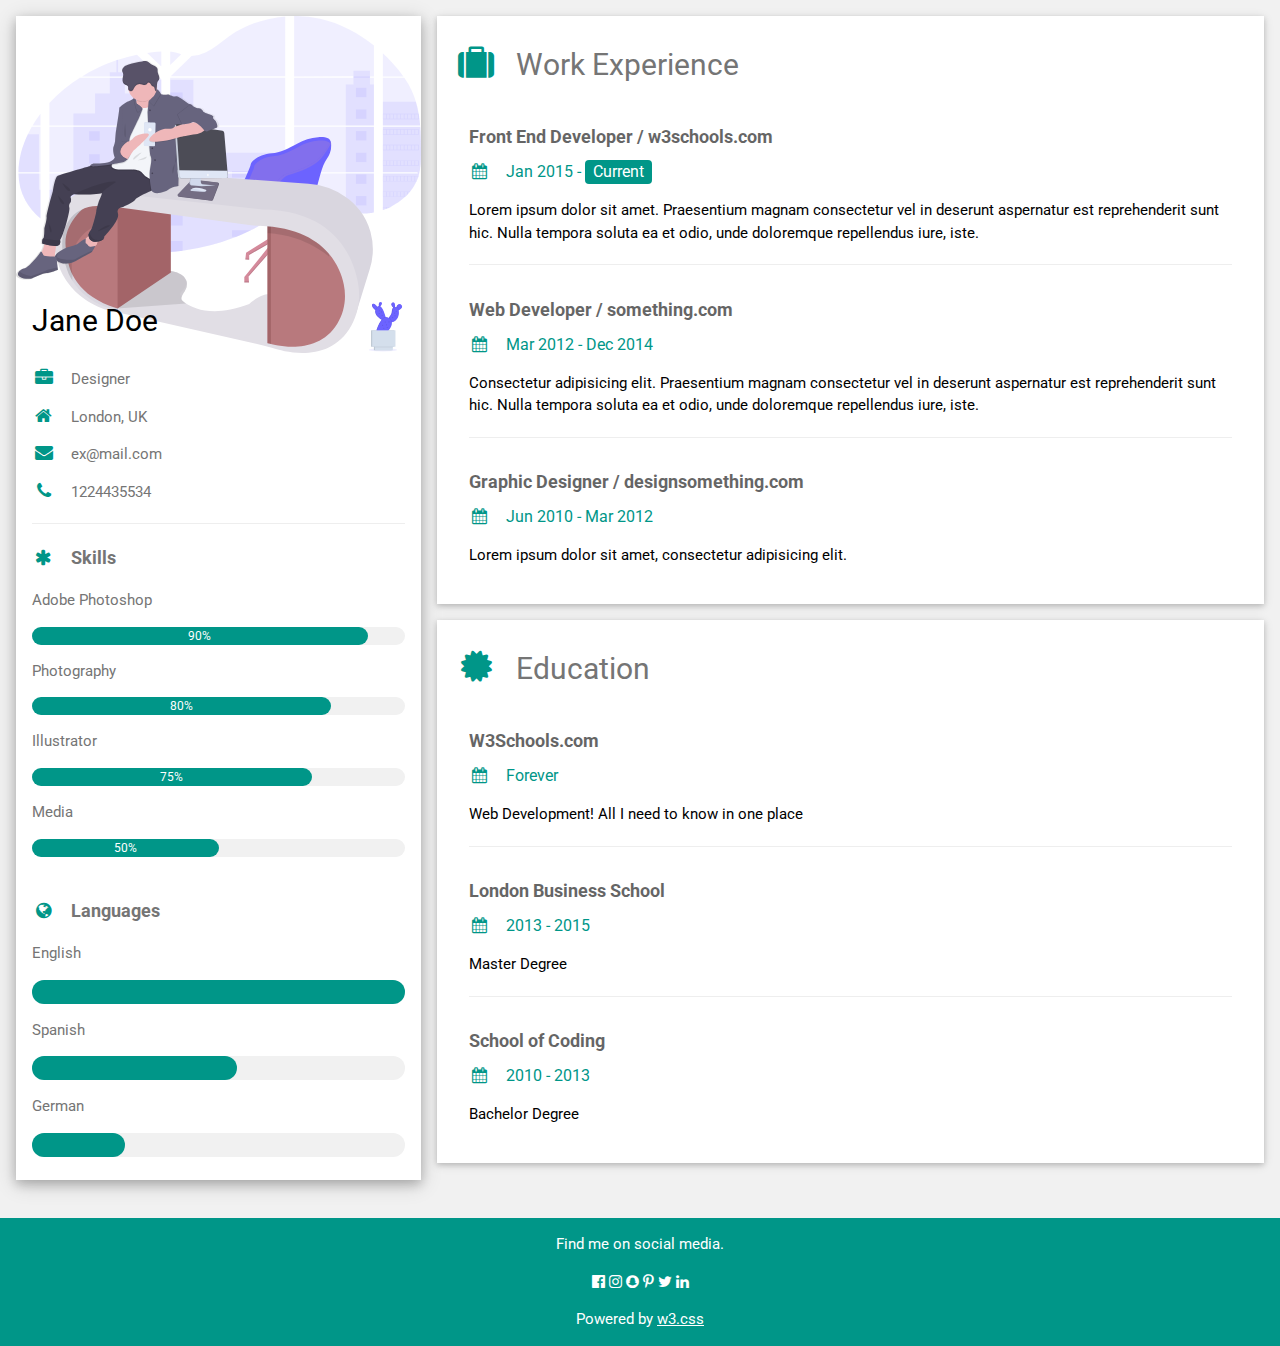
==== assets/partials/cvResume.html @ 7c1e3eaa "fix label h1 to left" ====
<!DOCTYPE html>
<html>

<head>
    <title>My CV Resume</title>
    <meta charset="UTF-8">
    <meta name="viewport" content="width=device-width, initial-scale=1">
    <link rel="stylesheet" href="https://www.w3schools.com/w3css/4/w3.css">
    <link rel='stylesheet' href='https://fonts.googleapis.com/css?family=Roboto'>
    <link rel="stylesheet" href="https://cdnjs.cloudflare.com/ajax/libs/font-awesome/4.7.0/css/font-awesome.min.css">
    <style>
        html,
        body,
        h1,
        h2,
        h3,
        h4,
        h5,
        h6 {
            font-family: "Roboto", sans-serif
        }
    </style>
</head>

<body class="w3-light-grey">

    <!-- Page Container -->
    <div class="w3-content w3-margin-top" style="max-width:1400px;">

        <!-- The Grid -->
        <div class="w3-row-padding">

            <!-- Left Column -->
            <div class="w3-third">

                <div class="w3-white w3-text-grey w3-card-4">
                    <div class="w3-display-container">
                        <img src="/assets/images/manOnTable.svg" style="width:100%" alt="Avatar">
                        <div class="w3-display-bottomleft w3-container w3-text-black">
                            <h2>Jane Doe</h2>
                        </div>
                    </div>
                    <div class="w3-container">
                        <p><i class="fa fa-briefcase fa-fw w3-margin-right w3-large w3-text-teal"></i>Designer</p>
                        <p><i class="fa fa-home fa-fw w3-margin-right w3-large w3-text-teal"></i>London, UK</p>
                        <p><i class="fa fa-envelope fa-fw w3-margin-right w3-large w3-text-teal"></i>ex@mail.com</p>
                        <p><i class="fa fa-phone fa-fw w3-margin-right w3-large w3-text-teal"></i>1224435534</p>
                        <hr>

                        <p class="w3-large"><b><i
                                    class="fa fa-asterisk fa-fw w3-margin-right w3-text-teal"></i>Skills</b></p>
                        <p>Adobe Photoshop</p>
                        <div class="w3-light-grey w3-round-xlarge w3-small">
                            <div class="w3-container w3-center w3-round-xlarge w3-teal" style="width:90%">90%</div>
                        </div>
                        <p>Photography</p>
                        <div class="w3-light-grey w3-round-xlarge w3-small">
                            <div class="w3-container w3-center w3-round-xlarge w3-teal" style="width:80%">
                                <div class="w3-center w3-text-white">80%</div>
                            </div>
                        </div>
                        <p>Illustrator</p>
                        <div class="w3-light-grey w3-round-xlarge w3-small">
                            <div class="w3-container w3-center w3-round-xlarge w3-teal" style="width:75%">75%</div>
                        </div>
                        <p>Media</p>
                        <div class="w3-light-grey w3-round-xlarge w3-small">
                            <div class="w3-container w3-center w3-round-xlarge w3-teal" style="width:50%">50%</div>
                        </div>
                        <br>

                        <p class="w3-large w3-text-theme"><b><i
                                    class="fa fa-globe fa-fw w3-margin-right w3-text-teal"></i>Languages</b></p>
                        <p>English</p>
                        <div class="w3-light-grey w3-round-xlarge">
                            <div class="w3-round-xlarge w3-teal" style="height:24px;width:100%"></div>
                        </div>
                        <p>Spanish</p>
                        <div class="w3-light-grey w3-round-xlarge">
                            <div class="w3-round-xlarge w3-teal" style="height:24px;width:55%"></div>
                        </div>
                        <p>German</p>
                        <div class="w3-light-grey w3-round-xlarge">
                            <div class="w3-round-xlarge w3-teal" style="height:24px;width:25%"></div>
                        </div>
                        <br>
                    </div>
                </div><br>

                <!-- End Left Column -->
            </div>

            <!-- Right Column -->
            <div class="w3-twothird">

                <div class="w3-container w3-card w3-white w3-margin-bottom">
                    <h2 class="w3-text-grey w3-padding-16"><i
                            class="fa fa-suitcase fa-fw w3-margin-right w3-xxlarge w3-text-teal"></i>Work Experience
                    </h2>
                    <div class="w3-container">
                        <h5 class="w3-opacity"><b>Front End Developer / w3schools.com</b></h5>
                        <h6 class="w3-text-teal"><i class="fa fa-calendar fa-fw w3-margin-right"></i>Jan 2015 - <span
                                class="w3-tag w3-teal w3-round">Current</span></h6>
                        <p>Lorem ipsum dolor sit amet. Praesentium magnam consectetur vel in deserunt aspernatur est
                            reprehenderit sunt hic. Nulla tempora soluta ea et odio, unde doloremque repellendus iure,
                            iste.</p>
                        <hr>
                    </div>
                    <div class="w3-container">
                        <h5 class="w3-opacity"><b>Web Developer / something.com</b></h5>
                        <h6 class="w3-text-teal"><i class="fa fa-calendar fa-fw w3-margin-right"></i>Mar 2012 - Dec 2014
                        </h6>
                        <p>Consectetur adipisicing elit. Praesentium magnam consectetur vel in deserunt aspernatur est
                            reprehenderit sunt hic. Nulla tempora soluta ea et odio, unde doloremque repellendus iure,
                            iste.</p>
                        <hr>
                    </div>
                    <div class="w3-container">
                        <h5 class="w3-opacity"><b>Graphic Designer / designsomething.com</b></h5>
                        <h6 class="w3-text-teal"><i class="fa fa-calendar fa-fw w3-margin-right"></i>Jun 2010 - Mar 2012
                        </h6>
                        <p>Lorem ipsum dolor sit amet, consectetur adipisicing elit. </p><br>
                    </div>
                </div>

                <div class="w3-container w3-card w3-white">
                    <h2 class="w3-text-grey w3-padding-16"><i
                            class="fa fa-certificate fa-fw w3-margin-right w3-xxlarge w3-text-teal"></i>Education</h2>
                    <div class="w3-container">
                        <h5 class="w3-opacity"><b>W3Schools.com</b></h5>
                        <h6 class="w3-text-teal"><i class="fa fa-calendar fa-fw w3-margin-right"></i>Forever</h6>
                        <p>Web Development! All I need to know in one place</p>
                        <hr>
                    </div>
                    <div class="w3-container">
                        <h5 class="w3-opacity"><b>London Business School</b></h5>
                        <h6 class="w3-text-teal"><i class="fa fa-calendar fa-fw w3-margin-right"></i>2013 - 2015</h6>
                        <p>Master Degree</p>
                        <hr>
                    </div>
                    <div class="w3-container">
                        <h5 class="w3-opacity"><b>School of Coding</b></h5>
                        <h6 class="w3-text-teal"><i class="fa fa-calendar fa-fw w3-margin-right"></i>2010 - 2013</h6>
                        <p>Bachelor Degree</p><br>
                    </div>
                </div>

                <!-- End Right Column -->
            </div>

            <!-- End Grid -->
        </div>

        <!-- End Page Container -->
    </div>

    <footer class="w3-container w3-teal w3-center w3-margin-top">
        <p>Find me on social media.</p>
        <i class="fa fa-facebook-official w3-hover-opacity"></i>
        <i class="fa fa-instagram w3-hover-opacity"></i>
        <i class="fa fa-snapchat w3-hover-opacity"></i>
        <i class="fa fa-pinterest-p w3-hover-opacity"></i>
        <i class="fa fa-twitter w3-hover-opacity"></i>
        <i class="fa fa-linkedin w3-hover-opacity"></i>
        <p>Powered by <a href="https://www.w3schools.com/w3css/default.asp" target="_blank">w3.css</a></p>
    </footer>

</body>

</html>
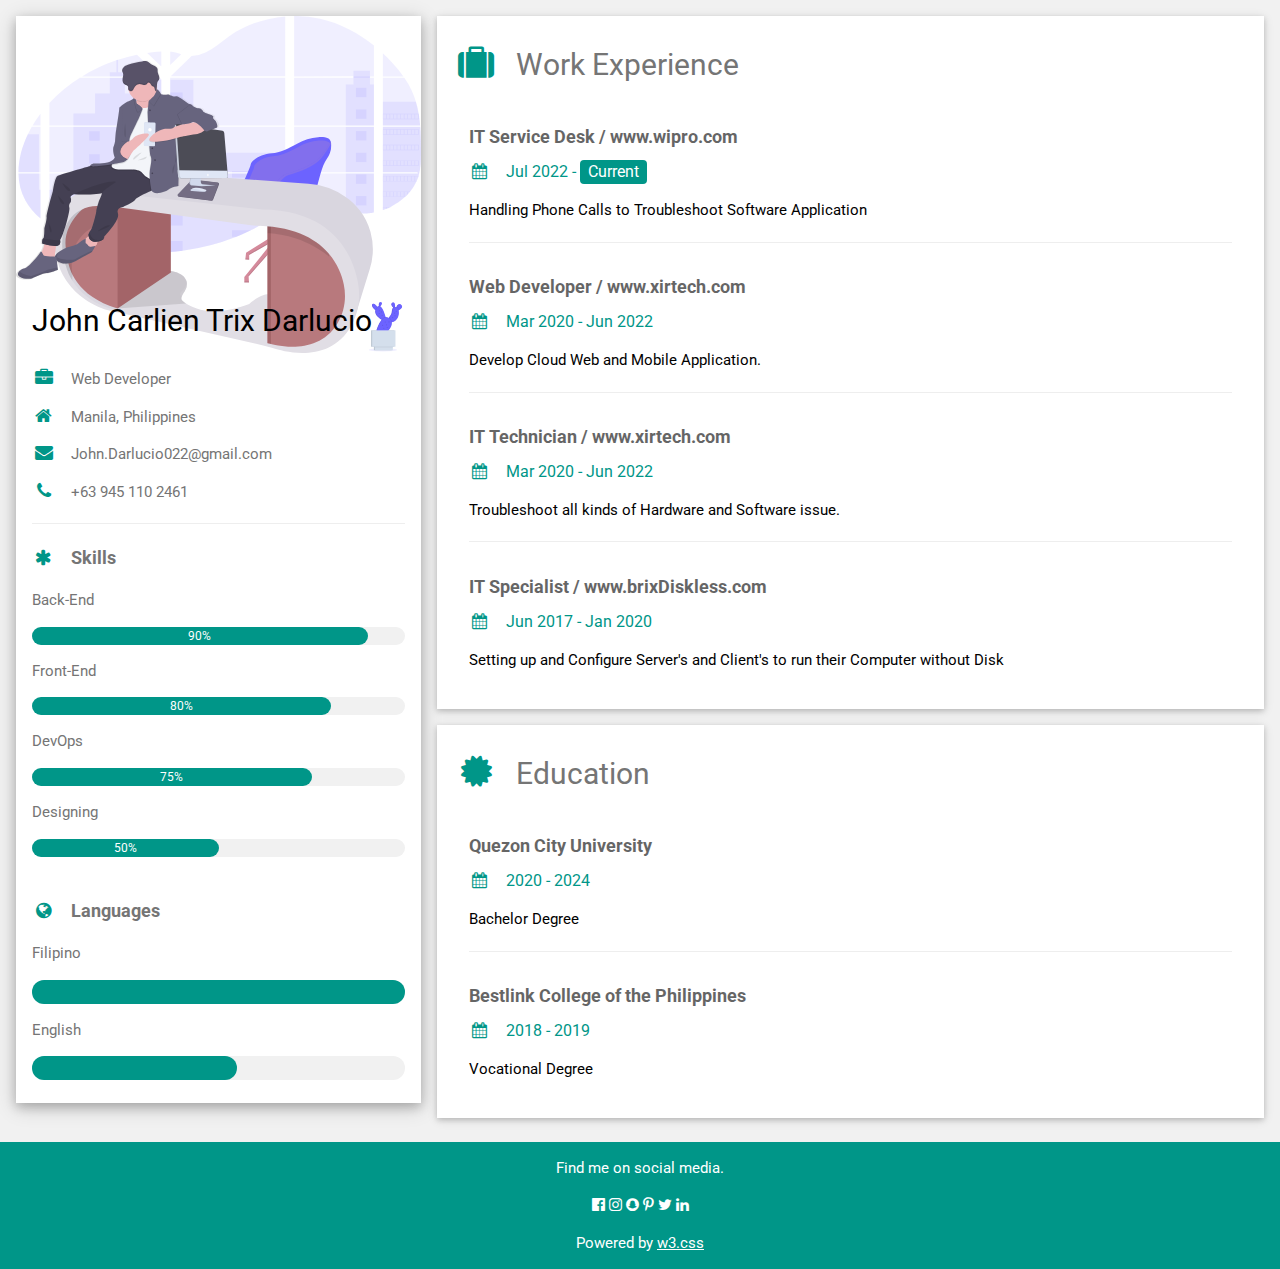
==== commit 8b043d5f: "fix header and cv" ====
--- a/assets/partials/cvResume.html
+++ b/assets/partials/cvResume.html
@@ -37,33 +37,33 @@
                     <div class="w3-display-container">
                         <img src="/assets/images/manOnTable.svg" style="width:100%" alt="Avatar">
                         <div class="w3-display-bottomleft w3-container w3-text-black">
-                            <h2>Jane Doe</h2>
+                            <h2>John Carlien Trix Darlucio</h2>
                         </div>
                     </div>
                     <div class="w3-container">
-                        <p><i class="fa fa-briefcase fa-fw w3-margin-right w3-large w3-text-teal"></i>Designer</p>
-                        <p><i class="fa fa-home fa-fw w3-margin-right w3-large w3-text-teal"></i>London, UK</p>
-                        <p><i class="fa fa-envelope fa-fw w3-margin-right w3-large w3-text-teal"></i>ex@mail.com</p>
-                        <p><i class="fa fa-phone fa-fw w3-margin-right w3-large w3-text-teal"></i>1224435534</p>
+                        <p><i class="fa fa-briefcase fa-fw w3-margin-right w3-large w3-text-teal"></i>Web Developer</p>
+                        <p><i class="fa fa-home fa-fw w3-margin-right w3-large w3-text-teal"></i>Manila, Philippines</p>
+                        <p><i class="fa fa-envelope fa-fw w3-margin-right w3-large w3-text-teal"></i>John.Darlucio022@gmail.com</p>
+                        <p><i class="fa fa-phone fa-fw w3-margin-right w3-large w3-text-teal"></i>+63 945 110 2461</p>
                         <hr>
 
                         <p class="w3-large"><b><i
                                     class="fa fa-asterisk fa-fw w3-margin-right w3-text-teal"></i>Skills</b></p>
-                        <p>Adobe Photoshop</p>
+                        <p>Back-End</p>
                         <div class="w3-light-grey w3-round-xlarge w3-small">
                             <div class="w3-container w3-center w3-round-xlarge w3-teal" style="width:90%">90%</div>
                         </div>
-                        <p>Photography</p>
+                        <p>Front-End</p>
                         <div class="w3-light-grey w3-round-xlarge w3-small">
                             <div class="w3-container w3-center w3-round-xlarge w3-teal" style="width:80%">
                                 <div class="w3-center w3-text-white">80%</div>
                             </div>
                         </div>
-                        <p>Illustrator</p>
+                        <p>DevOps</p>
                         <div class="w3-light-grey w3-round-xlarge w3-small">
                             <div class="w3-container w3-center w3-round-xlarge w3-teal" style="width:75%">75%</div>
                         </div>
-                        <p>Media</p>
+                        <p>Designing</p>
                         <div class="w3-light-grey w3-round-xlarge w3-small">
                             <div class="w3-container w3-center w3-round-xlarge w3-teal" style="width:50%">50%</div>
                         </div>
@@ -71,18 +71,18 @@
 
                         <p class="w3-large w3-text-theme"><b><i
                                     class="fa fa-globe fa-fw w3-margin-right w3-text-teal"></i>Languages</b></p>
-                        <p>English</p>
+                        <p>Filipino</p>
                         <div class="w3-light-grey w3-round-xlarge">
                             <div class="w3-round-xlarge w3-teal" style="height:24px;width:100%"></div>
                         </div>
-                        <p>Spanish</p>
+                        <p>English</p>
                         <div class="w3-light-grey w3-round-xlarge">
                             <div class="w3-round-xlarge w3-teal" style="height:24px;width:55%"></div>
                         </div>
-                        <p>German</p>
+                        <!-- <p>German</p>
                         <div class="w3-light-grey w3-round-xlarge">
                             <div class="w3-round-xlarge w3-teal" style="height:24px;width:25%"></div>
-                        </div>
+                        </div> -->
                         <br>
                     </div>
                 </div><br>
@@ -98,50 +98,53 @@
                             class="fa fa-suitcase fa-fw w3-margin-right w3-xxlarge w3-text-teal"></i>Work Experience
                     </h2>
                     <div class="w3-container">
-                        <h5 class="w3-opacity"><b>Front End Developer / w3schools.com</b></h5>
-                        <h6 class="w3-text-teal"><i class="fa fa-calendar fa-fw w3-margin-right"></i>Jan 2015 - <span
+                        <h5 class="w3-opacity"><b>IT Service Desk / www.wipro.com</b></h5>
+                        <h6 class="w3-text-teal"><i class="fa fa-calendar fa-fw w3-margin-right"></i>Jul 2022 - <span
                                 class="w3-tag w3-teal w3-round">Current</span></h6>
-                        <p>Lorem ipsum dolor sit amet. Praesentium magnam consectetur vel in deserunt aspernatur est
-                            reprehenderit sunt hic. Nulla tempora soluta ea et odio, unde doloremque repellendus iure,
-                            iste.</p>
+                        <p>Handling Phone Calls to Troubleshoot Software Application</p>
                         <hr>
                     </div>
                     <div class="w3-container">
-                        <h5 class="w3-opacity"><b>Web Developer / something.com</b></h5>
-                        <h6 class="w3-text-teal"><i class="fa fa-calendar fa-fw w3-margin-right"></i>Mar 2012 - Dec 2014
+                        <h5 class="w3-opacity"><b>Web Developer / www.xirtech.com</b></h5>
+                        <h6 class="w3-text-teal"><i class="fa fa-calendar fa-fw w3-margin-right"></i>Mar 2020 - Jun 2022
                         </h6>
-                        <p>Consectetur adipisicing elit. Praesentium magnam consectetur vel in deserunt aspernatur est
-                            reprehenderit sunt hic. Nulla tempora soluta ea et odio, unde doloremque repellendus iure,
-                            iste.</p>
+                        <p>Develop Cloud Web and Mobile Application.</p>
                         <hr>
                     </div>
                     <div class="w3-container">
-                        <h5 class="w3-opacity"><b>Graphic Designer / designsomething.com</b></h5>
-                        <h6 class="w3-text-teal"><i class="fa fa-calendar fa-fw w3-margin-right"></i>Jun 2010 - Mar 2012
+                        <h5 class="w3-opacity"><b>IT Technician / www.xirtech.com</b></h5>
+                        <h6 class="w3-text-teal"><i class="fa fa-calendar fa-fw w3-margin-right"></i>Mar 2020 - Jun 2022
                         </h6>
-                        <p>Lorem ipsum dolor sit amet, consectetur adipisicing elit. </p><br>
+                        <p>Troubleshoot all kinds of Hardware and Software issue.</p>
+                        <hr>
+                    </div>
+                    <div class="w3-container">
+                        <h5 class="w3-opacity"><b>IT Specialist / www.brixDiskless.com</b></h5>
+                        <h6 class="w3-text-teal"><i class="fa fa-calendar fa-fw w3-margin-right"></i>Jun 2017 - Jan 2020
+                        </h6>
+                        <p>Setting up and Configure Server's and Client's to run their Computer without Disk</p><br>
                     </div>
                 </div>
 
                 <div class="w3-container w3-card w3-white">
                     <h2 class="w3-text-grey w3-padding-16"><i
                             class="fa fa-certificate fa-fw w3-margin-right w3-xxlarge w3-text-teal"></i>Education</h2>
-                    <div class="w3-container">
+                    <!-- <div class="w3-container">
                         <h5 class="w3-opacity"><b>W3Schools.com</b></h5>
                         <h6 class="w3-text-teal"><i class="fa fa-calendar fa-fw w3-margin-right"></i>Forever</h6>
                         <p>Web Development! All I need to know in one place</p>
                         <hr>
-                    </div>
+                    </div> -->
                     <div class="w3-container">
-                        <h5 class="w3-opacity"><b>London Business School</b></h5>
-                        <h6 class="w3-text-teal"><i class="fa fa-calendar fa-fw w3-margin-right"></i>2013 - 2015</h6>
-                        <p>Master Degree</p>
+                        <h5 class="w3-opacity"><b>Quezon City University</b></h5>
+                        <h6 class="w3-text-teal"><i class="fa fa-calendar fa-fw w3-margin-right"></i>2020 - 2024</h6>
+                        <p>Bachelor Degree</p>
                         <hr>
                     </div>
                     <div class="w3-container">
-                        <h5 class="w3-opacity"><b>School of Coding</b></h5>
-                        <h6 class="w3-text-teal"><i class="fa fa-calendar fa-fw w3-margin-right"></i>2010 - 2013</h6>
-                        <p>Bachelor Degree</p><br>
+                        <h5 class="w3-opacity"><b>Bestlink College of the Philippines</b></h5>
+                        <h6 class="w3-text-teal"><i class="fa fa-calendar fa-fw w3-margin-right"></i>2018 - 2019</h6>
+                        <p>Vocational Degree</p><br>
                     </div>
                 </div>
 
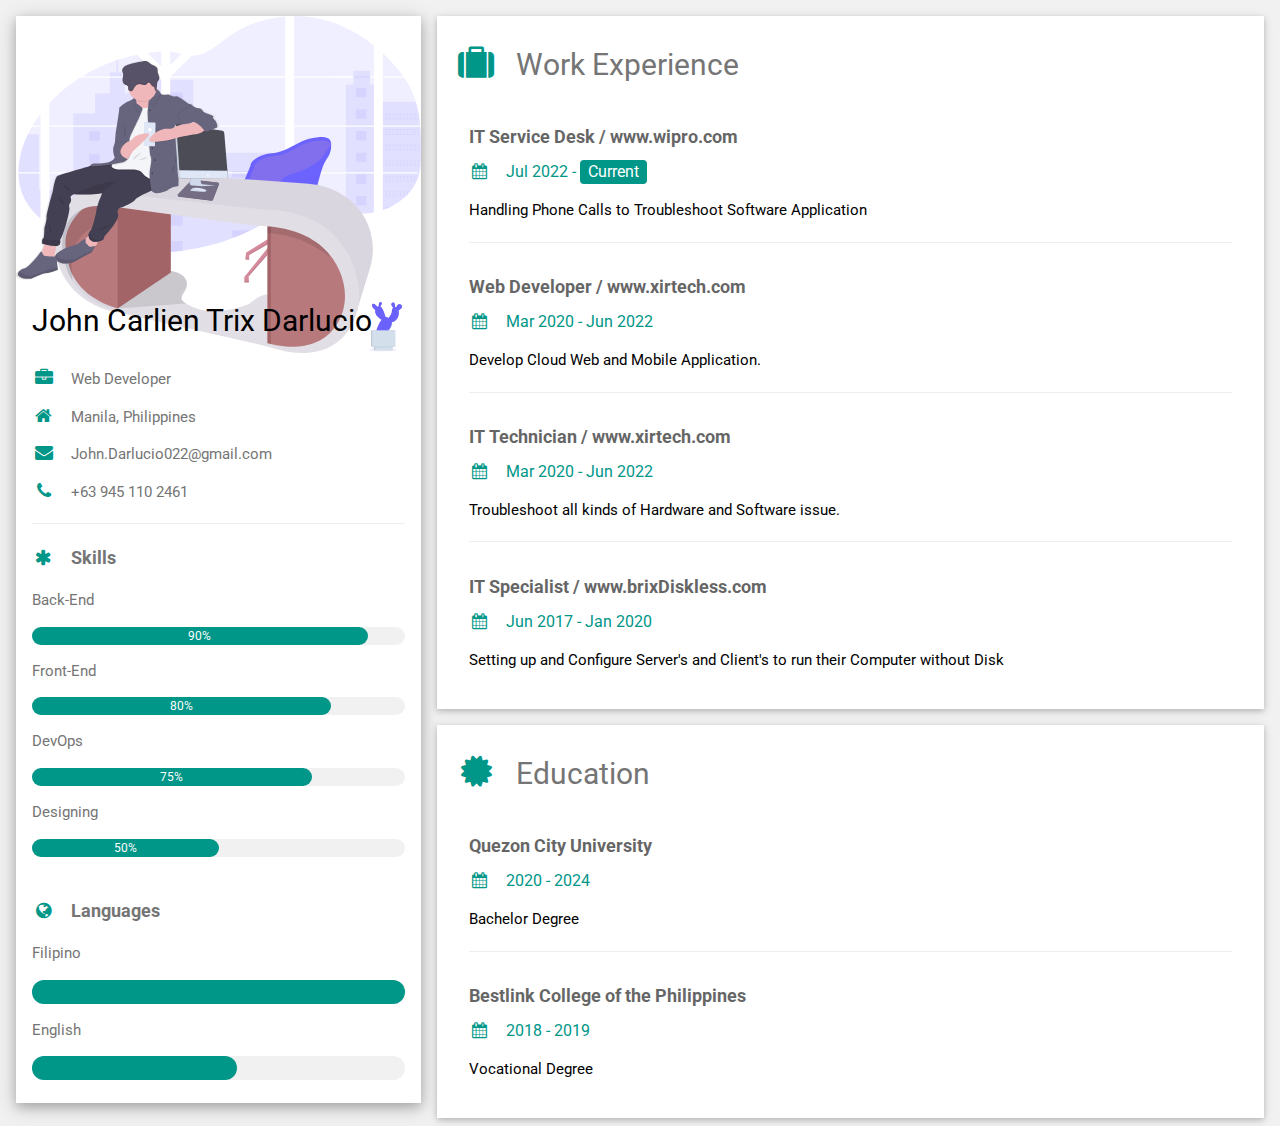
==== commit d567b622: "fix again the dark and light mode" ====
--- a/assets/partials/cvResume.html
+++ b/assets/partials/cvResume.html
@@ -157,7 +157,7 @@
         <!-- End Page Container -->
     </div>
 
-    <footer class="w3-container w3-teal w3-center w3-margin-top">
+    <!-- <footer class="w3-container w3-teal w3-center w3-margin-top">
         <p>Find me on social media.</p>
         <i class="fa fa-facebook-official w3-hover-opacity"></i>
         <i class="fa fa-instagram w3-hover-opacity"></i>
@@ -166,7 +166,7 @@
         <i class="fa fa-twitter w3-hover-opacity"></i>
         <i class="fa fa-linkedin w3-hover-opacity"></i>
         <p>Powered by <a href="https://www.w3schools.com/w3css/default.asp" target="_blank">w3.css</a></p>
-    </footer>
+    </footer> -->
 
 </body>
 
